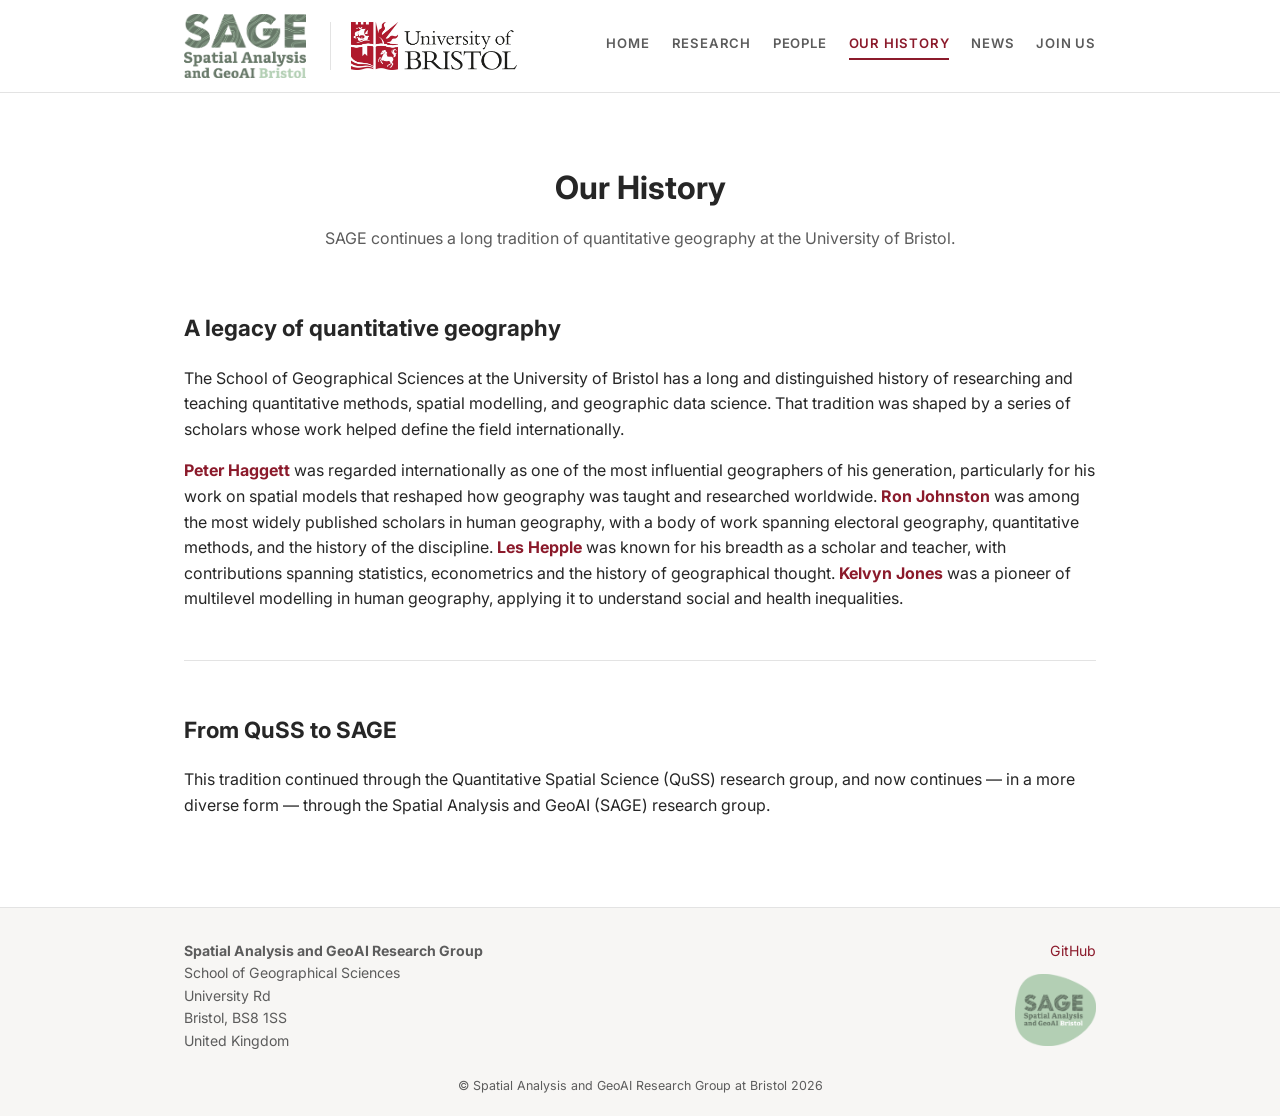
==== history.html @ 16297916 "Hide Alumni category on People page Removed from PEOPLE_CATEGORY_ORDER so it no longer renders; the " ====
<!DOCTYPE html>
<html lang="en">
<head>
  <meta charset="UTF-8" />
  <meta name="viewport" content="width=device-width, initial-scale=1.0" />
  <title>Our History | SAGE Bristol</title>
  <link rel="stylesheet" href="styles/main.css?v=14" />
</head>
<body data-page="history">
  <div id="site-header"></div>

  <div class="wrap">
    <div class="page-intro">
      <h1>Our History</h1>
      <p>SAGE continues a long tradition of quantitative geography at the University of Bristol.</p>
    </div>

    <section>
      <h2>A legacy of quantitative geography</h2>
      <p>
        The School of Geographical Sciences at the University of Bristol has a long and
        distinguished history of researching and teaching quantitative methods, spatial modelling, and geographic
        data science. That tradition was shaped by a series of scholars whose work helped define
        the field internationally.
      </p>
      <p>
        <a href="https://en.wikipedia.org/wiki/Peter_Haggett" target="_blank" rel="noopener"><strong>Peter Haggett</strong></a>
        was regarded internationally as one of the most influential geographers of his generation,
        particularly for his work on spatial models that reshaped how geography was taught and
        researched worldwide.
        <a href="https://en.wikipedia.org/wiki/Ron_Johnston_(geographer)" target="_blank" rel="noopener"><strong>Ron Johnston</strong></a>
        was among the most widely published scholars in human geography, with a body of work
        spanning electoral geography, quantitative methods, and the history of the discipline.
        <a href="https://journals.sagepub.com/doi/10.1068/a4097" target="_blank" rel="noopener"><strong>Les Hepple</strong></a>
        was known for his breadth as a scholar and teacher, with contributions spanning statistics,
        econometrics and the history of geographical thought.
        <a href="https://en.wikipedia.org/wiki/Kelvyn_Jones" target="_blank" rel="noopener"><strong>Kelvyn Jones</strong></a>
        was a pioneer of multilevel modelling in human geography, applying it to understand social
        and health inequalities.
      </p>
    </section>

    <section>
      <h2>From QuSS to SAGE</h2>
      <p>
        This tradition continued through the Quantitative Spatial Science (QuSS) research group,
        and now continues &mdash; in a more diverse form &mdash; through the Spatial Analysis and
        GeoAI (SAGE) research group.
      </p>
      <!-- <p>
        Read more about this history on the School's
        <a href="https://profrichharris.github.io/openday/" target="_blank" rel="noopener">Open Day page</a>.
      </p> -->
    </section>
  </div>

  <div id="site-footer"></div>

  <script src="scripts/data.js?v=14"></script>
  <script src="scripts/shared.js?v=15"></script>
</body>
</html>
---- styles/main.css ----
@import url("https://fonts.googleapis.com/css2?family=Inter:wght@400;500;600;700&display=swap");

:root {
  --accent: #8b1a2b;
  --accent-dark: #641320;
  --text: #262626;
  --text-muted: #5c5c5c;
  --border: #e3e3e3;
  --bg: #ffffff;
  --bg-alt: #f7f6f4;
  --max-width: 960px;
  --font: "Inter", -apple-system, BlinkMacSystemFont, "Segoe UI", Arial, sans-serif;
}

* {
  box-sizing: border-box;
}

html,
body {
  margin: 0;
  padding: 0;
}

body {
  font-family: var(--font);
  color: var(--text);
  background: var(--bg);
  line-height: 1.6;
}

a {
  color: var(--accent);
  text-decoration: none;
}

a:hover {
  text-decoration: underline;
}

.wrap {
  max-width: var(--max-width);
  margin: 0 auto;
  padding: 0 24px;
}

/* Header / nav */

#site-header {
  border-bottom: 1px solid var(--border);
  position: sticky;
  top: 0;
  background: var(--bg);
  z-index: 20;
}

.header-inner {
  max-width: var(--max-width);
  margin: 0 auto;
  padding: 14px 24px;
  display: flex;
  align-items: center;
  gap: 24px;
}

.brand {
  display: flex;
  align-items: center;
}

.brand:hover {
  text-decoration: none;
}

.brand-logo {
  height: 64px;
  width: auto;
  display: block;
}

.partner-logo-link {
  display: flex;
  align-items: center;
  padding-left: 20px;
  border-left: 1px solid var(--border);
}

.partner-logo {
  height: 48px;
  width: auto;
  display: block;
}

.site-nav {
  margin-left: auto;
  display: flex;
  gap: 22px;
  flex-wrap: wrap;
  justify-content: flex-end;
}

.nav-link {
  color: var(--text-muted);
  font-size: 0.82rem;
  font-weight: 600;
  letter-spacing: 0.06em;
  text-transform: uppercase;
  padding-bottom: 4px;
  border-bottom: 2px solid transparent;
}

.nav-link:hover {
  color: var(--text);
  text-decoration: none;
}

.nav-link.active {
  color: var(--accent);
  border-bottom-color: var(--accent);
}

.nav-toggle {
  display: none;
  margin-left: auto;
  background: none;
  border: none;
  cursor: pointer;
  flex-direction: column;
  gap: 4px;
  padding: 8px;
}

.nav-toggle span {
  width: 22px;
  height: 2px;
  background: var(--text);
  display: block;
}

@media (max-width: 860px) {
  .site-nav {
    display: none;
    order: 3;
    width: 100%;
    flex-direction: column;
    gap: 0;
    margin-top: 12px;
  }

  .site-nav.open {
    display: flex;
  }

  .nav-link {
    padding: 10px 0;
    border-bottom: 1px solid var(--border);
  }

  .header-inner {
    flex-wrap: wrap;
  }

  .nav-toggle {
    display: flex;
  }
}

@media (max-width: 480px) {
  .partner-logo-link {
    display: none;
  }
}

/* Hero */

.hero-banner {
  height: 260px;
  background: linear-gradient(135deg, var(--accent) 0%, var(--accent-dark) 100%);
  position: relative;
  overflow: hidden;
  display: flex;
  align-items: flex-end;
}

.hero-banner.hero-photo {
  background-image: url("../assets/geog-building.jpg");
  background-size: cover;
  background-position: center;
}

.hero-banner::before {
  content: "";
  position: absolute;
  inset: 0;
  background-image: radial-gradient(circle at 20% 30%, rgba(255, 255, 255, 0.12) 0, transparent 45%),
    radial-gradient(circle at 80% 70%, rgba(255, 255, 255, 0.1) 0, transparent 40%);
}

.hero-banner.hero-photo::before {
  background-image: linear-gradient(180deg, rgba(20, 10, 12, 0.15) 0%, rgba(20, 10, 12, 0.55) 100%);
}

.hero-banner .wrap {
  position: relative;
  padding-bottom: 20px;
  color: rgba(255, 255, 255, 0.85);
  font-size: 0.85rem;
  letter-spacing: 0.04em;
}

.hero-tag {
  display: inline-block;
  border: 1px solid rgba(255, 255, 255, 0.5);
  padding: 4px 10px;
  border-radius: 3px;
}

/* Intro / page header */

.page-intro {
  padding: 48px 0 8px;
  text-align: center;
}

.page-intro h1 {
  font-size: 2rem;
  margin-bottom: 12px;
}

.page-intro p {
  color: var(--text-muted);
  max-width: 700px;
  margin: 0 auto;
}

section {
  padding: 32px 0;
}

section + section {
  border-top: 1px solid var(--border);
}

h2 {
  font-size: 1.4rem;
  margin-bottom: 20px;
}

h2.centered {
  text-align: center;
}

/* News list */

.news-list {
  list-style: none;
  margin: 0;
  padding: 0;
}

.news-list li {
  display: flex;
  gap: 16px;
  padding: 10px 0;
  border-bottom: 1px dashed var(--border);
}

.news-list li:last-child {
  border-bottom: none;
}

.news-date {
  flex: 0 0 100px;
  color: var(--accent);
  font-weight: 600;
  font-size: 0.85rem;
  white-space: nowrap;
}

/* Cards (research themes) */

.card-grid {
  display: grid;
  grid-template-columns: repeat(auto-fit, minmax(230px, 1fr));
  gap: 20px;
}

.card {
  border: 1px solid var(--border);
  border-radius: 6px;
  padding: 20px;
  background: var(--bg-alt);
}

.card h3 {
  margin: 0 0 8px;
  font-size: 1.05rem;
  color: var(--accent-dark);
}

.card p {
  margin: 0;
  color: var(--text-muted);
  font-size: 0.92rem;
}

/* People */

.people-category {
  margin-bottom: 36px;
}

.people-category h2 {
  border-bottom: 2px solid var(--accent);
  display: inline-block;
  padding-bottom: 4px;
}

.people-grid {
  display: grid;
  grid-template-columns: repeat(auto-fill, minmax(190px, 1fr));
  gap: 24px;
  margin-top: 18px;
}

.person {
  text-align: center;
}

.avatar-photo {
  width: 92px;
  height: 92px;
  border-radius: 50%;
  margin: 0 auto 10px;
  display: block;
  object-fit: cover;
  background: var(--bg-alt);
  border: 1px solid var(--border);
}

.person-name {
  font-weight: 600;
  font-size: 0.95rem;
}

.person-name a {
  color: var(--text);
}

.person-name a:hover {
  color: var(--accent);
}

.person-role {
  color: var(--text-muted);
  font-size: 0.82rem;
}

.person-note {
  color: var(--text-muted);
  font-size: 0.78rem;
  font-style: italic;
}

/* Join / positions */

.position {
  border: 1px solid var(--border);
  border-radius: 6px;
  padding: 18px;
  margin-bottom: 16px;
}

.position h3 {
  margin: 0 0 6px;
}

.video-embed {
  position: relative;
  padding-top: 56.25%;
  margin-top: 12px;
  border-radius: 6px;
  overflow: hidden;
}

.video-embed iframe {
  position: absolute;
  inset: 0;
  width: 100%;
  height: 100%;
  border: 0;
}

/* Footer */

#site-footer {
  background: var(--bg-alt);
  border-top: 1px solid var(--border);
  margin-top: 40px;
  padding: 32px 0 20px;
}

.footer-inner {
  max-width: var(--max-width);
  margin: 0 auto;
  padding: 0 24px;
  display: flex;
  justify-content: space-between;
  flex-wrap: wrap;
  gap: 24px;
  font-size: 0.88rem;
  color: var(--text-muted);
}

.footer-links {
  display: flex;
  flex-direction: column;
  gap: 6px;
  text-align: right;
}

.footer-logo {
  height: 72px;
  width: auto;
  align-self: flex-end;
  margin-top: 6px;
}

.footer-credit {
  text-align: center;
  color: var(--text-muted);
  font-size: 0.78rem;
  margin-top: 24px;
}

.footer-credit code {
  background: rgba(0, 0, 0, 0.05);
  padding: 1px 5px;
  border-radius: 3px;
}

@media (max-width: 600px) {
  .footer-inner {
    flex-direction: column;
  }

  .footer-links {
    text-align: left;
  }

  .footer-logo {
    align-self: flex-start;
  }
}
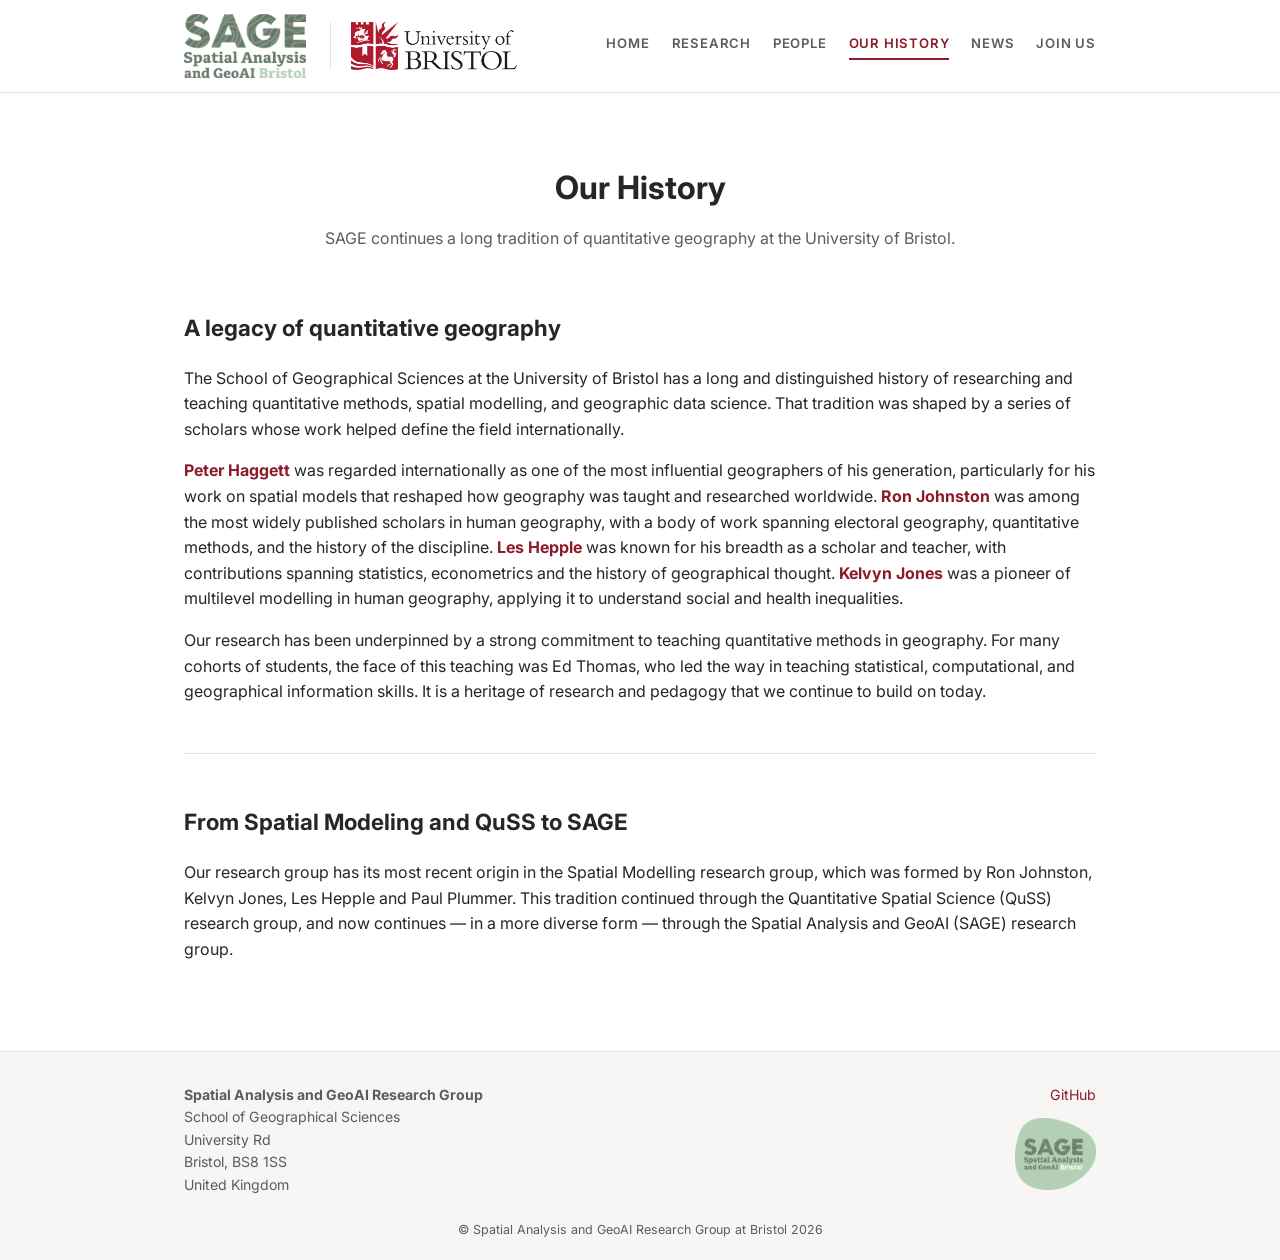
==== commit b3653dd3: "Expand Our History: Spatial Modelling origins and Ed Thomas's teaching legacy Split the new teaching" ====
--- a/history.html
+++ b/history.html
@@ -38,12 +38,15 @@
         was a pioneer of multilevel modelling in human geography, applying it to understand social
         and health inequalities.
       </p>
+      <p>
+        Our research has been underpinned by a strong commitment to teaching quantitative methods in geography. For many cohorts of students, the face of this teaching was Ed Thomas, who led the way in teaching statistical, computational, and geographical information skills. It is a heritage of research and pedagogy that we continue to build on today.
+      </p>
     </section>
 
     <section>
-      <h2>From QuSS to SAGE</h2>
+      <h2>From Spatial Modeling and QuSS to SAGE</h2>
       <p>
-        This tradition continued through the Quantitative Spatial Science (QuSS) research group,
+        Our research group has its most recent origin in the Spatial Modelling research group, which was formed by Ron Johnston, Kelvyn Jones, Les Hepple and Paul Plummer. This tradition continued through the Quantitative Spatial Science (QuSS) research group,
         and now continues &mdash; in a more diverse form &mdash; through the Spatial Analysis and
         GeoAI (SAGE) research group.
       </p>
@@ -56,7 +59,7 @@
 
   <div id="site-footer"></div>
 
-  <script src="scripts/data.js?v=14"></script>
+  <script src="scripts/data.js?v=15"></script>
   <script src="scripts/shared.js?v=15"></script>
 </body>
 </html>
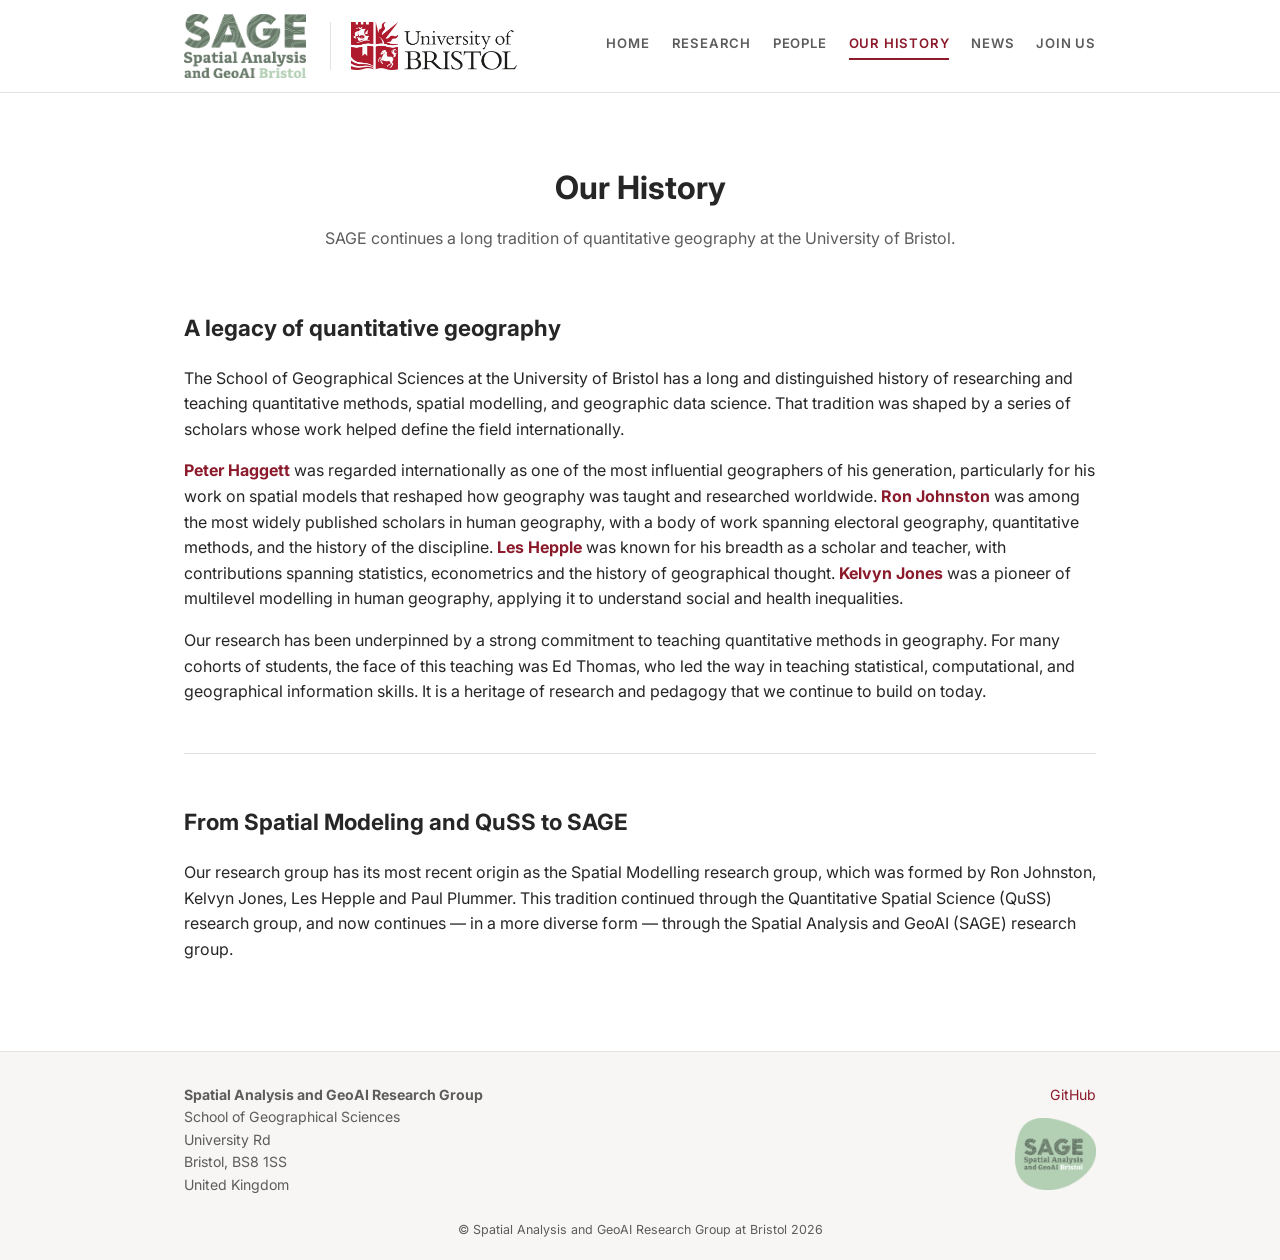
==== commit 8406830f: "Update Rich Harris's profile photo Cropped the new photo into a centered head-and-shoulders shot (wa" ====
--- a/history.html
+++ b/history.html
@@ -46,7 +46,7 @@
     <section>
       <h2>From Spatial Modeling and QuSS to SAGE</h2>
       <p>
-        Our research group has its most recent origin in the Spatial Modelling research group, which was formed by Ron Johnston, Kelvyn Jones, Les Hepple and Paul Plummer. This tradition continued through the Quantitative Spatial Science (QuSS) research group,
+        Our research group has its most recent origin as the Spatial Modelling research group, which was formed by Ron Johnston, Kelvyn Jones, Les Hepple and Paul Plummer. This tradition continued through the Quantitative Spatial Science (QuSS) research group,
         and now continues &mdash; in a more diverse form &mdash; through the Spatial Analysis and
         GeoAI (SAGE) research group.
       </p>
@@ -59,7 +59,7 @@
 
   <div id="site-footer"></div>
 
-  <script src="scripts/data.js?v=15"></script>
+  <script src="scripts/data.js?v=16"></script>
   <script src="scripts/shared.js?v=15"></script>
 </body>
 </html>
